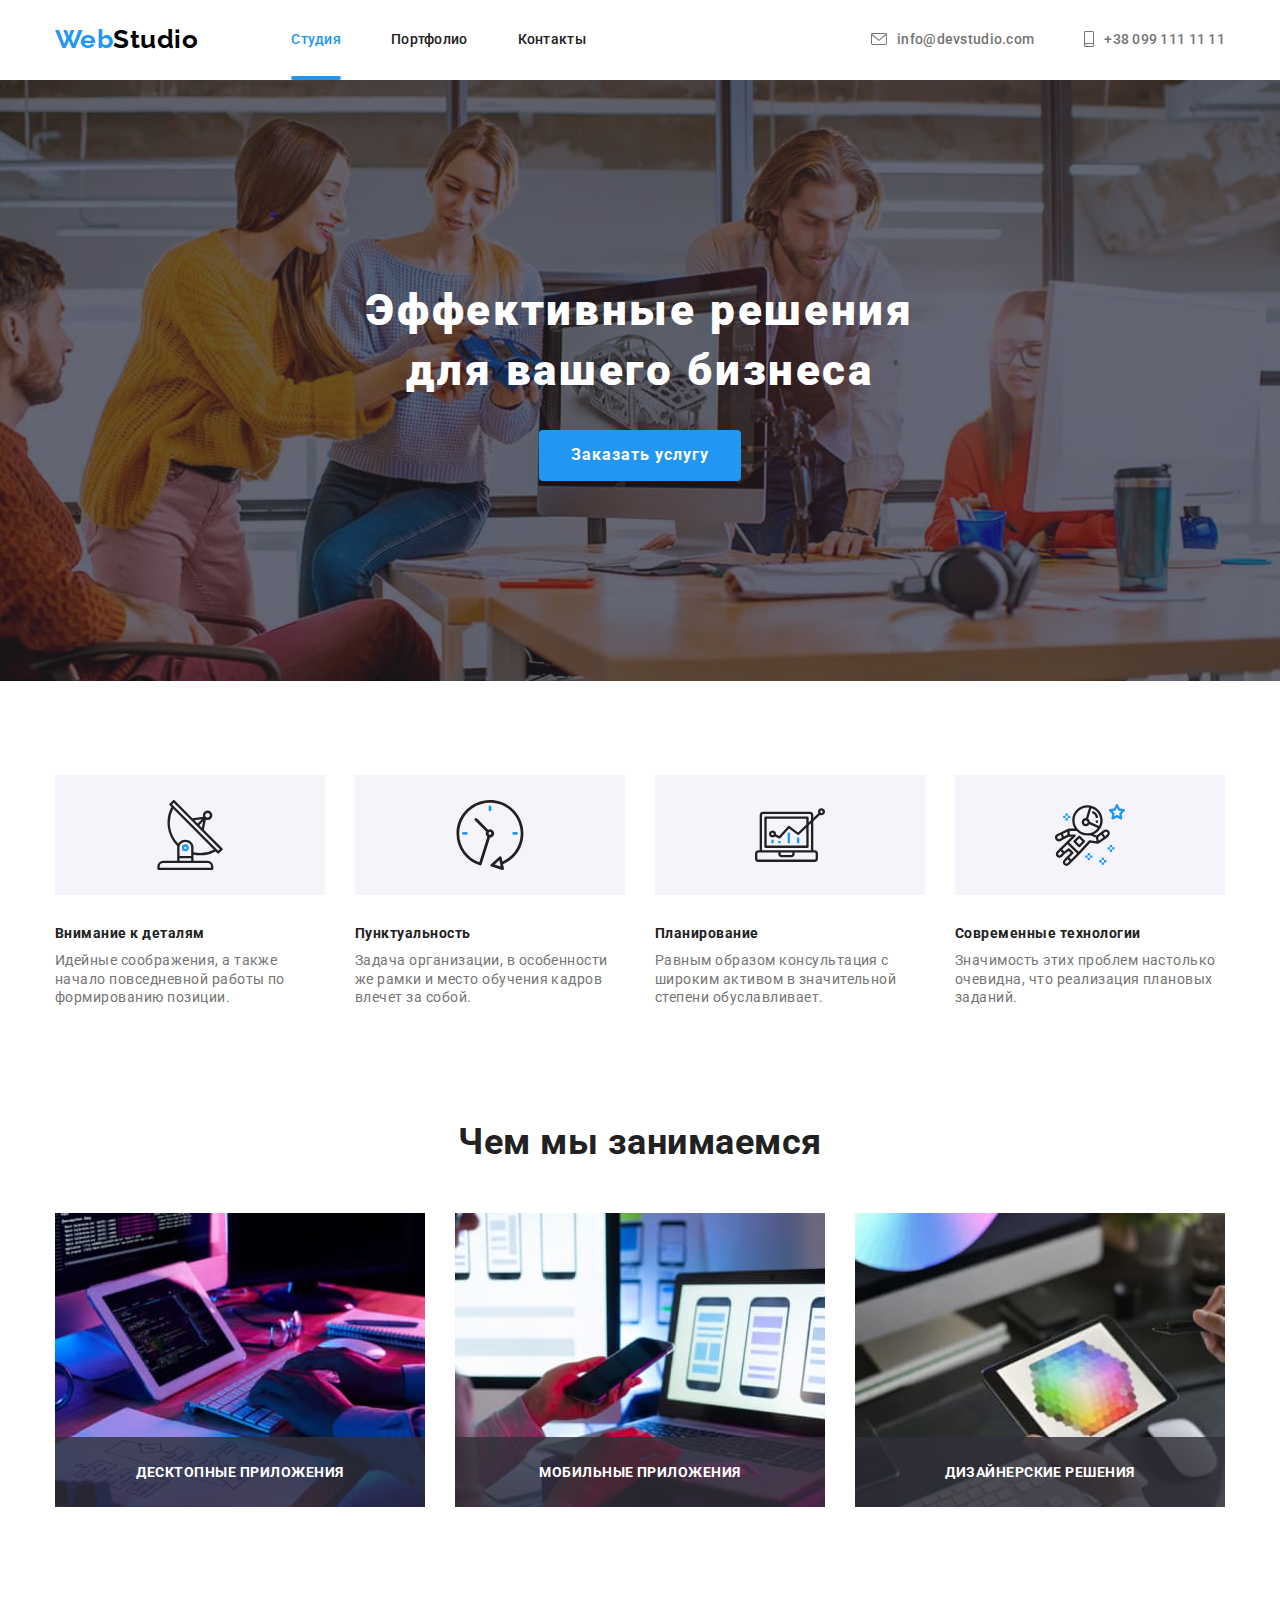
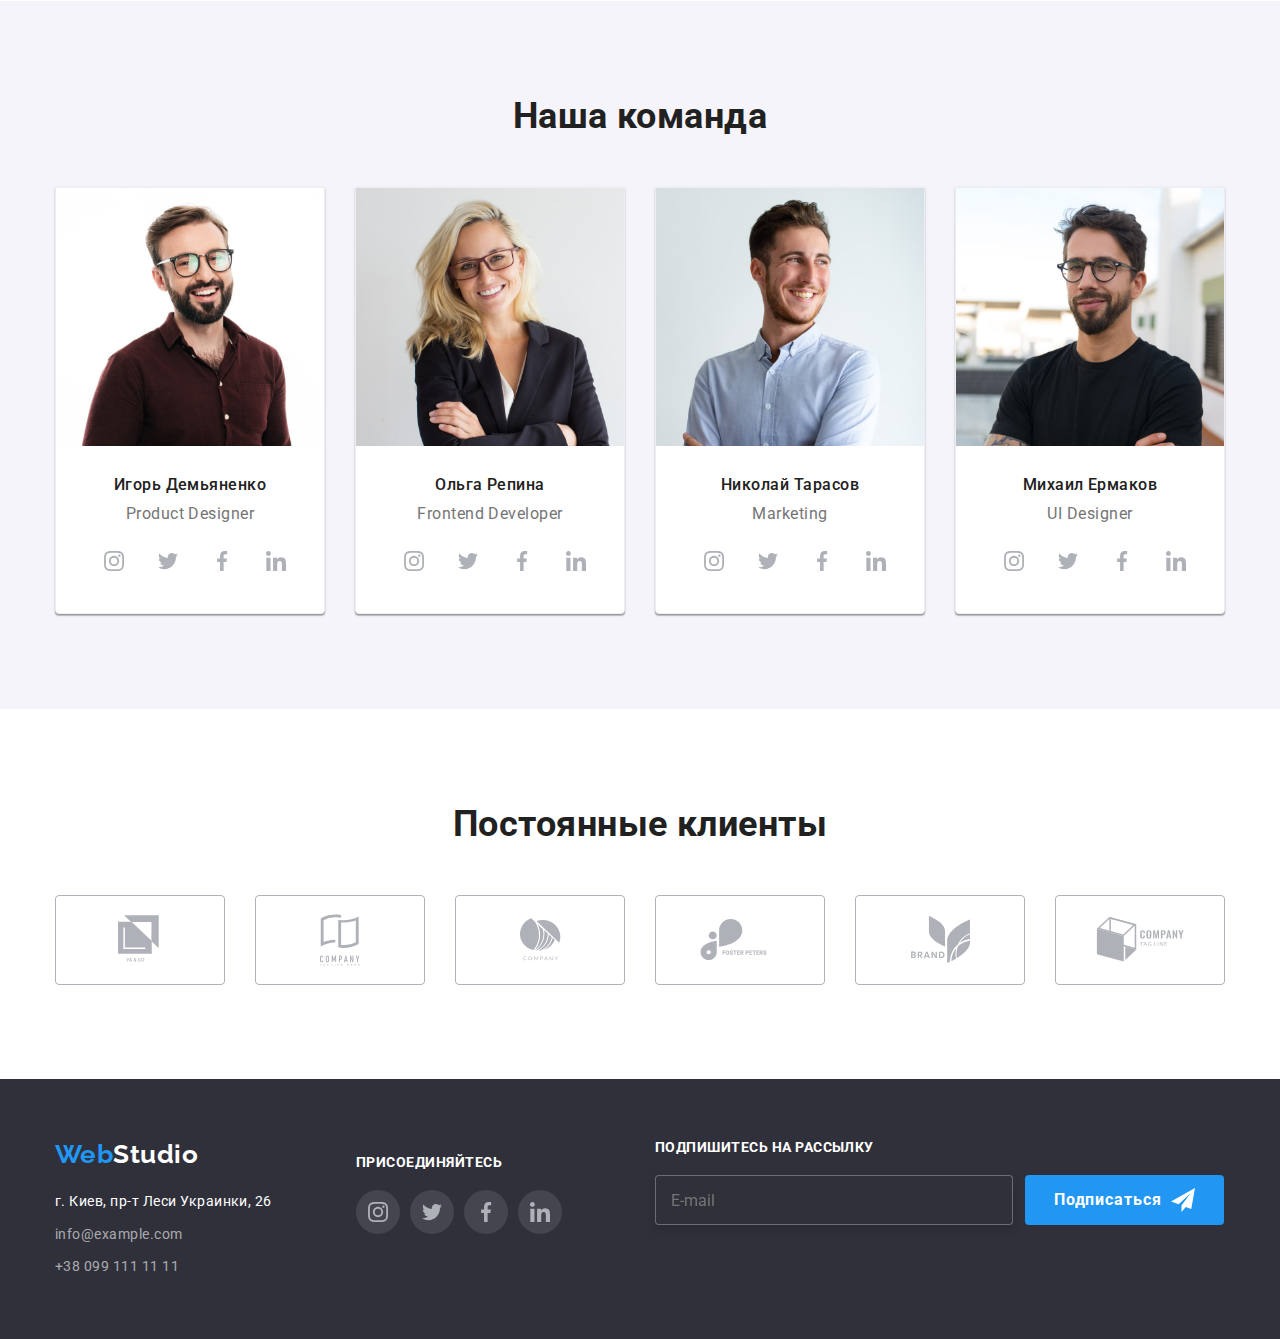
==== index.html @ 5da06b97 "Готово" ====
<!DOCTYPE html>
<html lang="ru">

<head>
    <meta charset="UTF-8">
    <meta name="viewport" content="width=device-width, initial-scale=1.0">
    <title>WebStudio</title>
    <link rel="stylesheet" href="./css/normalize.css">
    <link rel="stylesheet" href="./css/style.css">
    <!--Шрифты найденые в макете Raleway700,( по ошибке дизайнера не используем OleoScript400) , Roboto400,500,700,900 Script-->
    <link rel="preconnect" href="https://fonts.gstatic.com">
    <link
        href="https://fonts.googleapis.com/css2?family=Raleway:wght@700&family=Roboto:wght@400;500;700;900&display=swap"
        rel="stylesheet">
</head>

<body>

    <!-- header-->

    <header>
        <div class="container header">
            <a href="./index.html" class="logo head">Web<span>Studio</span></a>
            <nav>
                <ul class="site-nav"> 
                    <li class="item"><a href="./index.html" class="link current">Студия</a></li>
                    <li class="item"><a href="./portfolio.html" class="link">Портфолио</a></li>
                    <li class="item"><a href="#" class="link">Контакты</a></li>
                </ul>
            </nav>
            <ul class="auth-nav">
                <li class="item"><a href="mailto:info@devstudio.com" class="link"><svg class="mailto" width="16" height="12"><use href="./images/symbol-defs.svg#icon-envelope"></use></svg>info@devstudio.com</a></li>
                <li class="item"><a href="tel:+380991111111" class="link"><svg class="smartfon" width="10" height="16"><use href="./images/symbol-defs.svg#icon-smartphone"></use></svg>+38 099 111 11 11</a></li>
            </ul>
        </div>
    </header>

    <!-- main-->

    <main>
        <section class="prim-section">
            <div class="container prim">
                <h1 class="title-index">Эффективные решения<br> для вашего бизнеса</h1>
                <a href="#" class="link-prim-section" data-modal-open>Заказать услугу</a>
            </div>
        </section>

        <section>
            <div class="container advant">
                <!-- Скытый заголовок-->
                <h2 class="visually-hidden">Особенности</h2>
                <ul class="advantage-list">
                    <li><div class="icon-advant"><svg><use href="./images/symbol-defs.svg#icon-antenna"></use></svg></div>
                        <h3 class="advantage">Внимание к деталям</h3>
                        <p class="text">Идейные соображения, а также начало повседневной работы по формированию позиции.
                        </p>
                    </li>
                    <li><div class="icon-advant"><svg><use href="./images/symbol-defs.svg#icon-clock"></use></svg></div>
                        <h3 class="advantage">Пунктуальность</h3>
                        <p class="text">Задача организации, в особенности же рамки и место обучения кадров влечет за
                            собой.
                        </p>
                    </li>
                    <li><div class="icon-advant"><svg><use href="./images/symbol-defs.svg#icon-diagram"></use></svg></div>
                        <h3 class="advantage">Планирование</h3>
                        <p class="text">Равным образом консультация с широким активом в значительной степени
                            обуславливает.
                        </p>
                    </li>
                    <li><div class="icon-advant"><svg><use href="./images/symbol-defs.svg#icon-astronaut"></use></svg></div>
                        <h3 class="advantage">Современные технологии</h3>
                        <p class="text">Значимость этих проблем настолько очевидна, что реализация плановых заданий.</p>
                    </li>
                </ul>
            </div>
        </section>

        <section>
            <div class="container doing">
                <h2 class="title-doing">Чем мы занимаемся</h2>
                <ul class="doing-list">
                    <li><div class="doing-thumb"><img src="./images/box-1.jpg" alt="Набор текста" width="370">
                    <p>ДЕСКТОПНЫЕ ПРИЛОЖЕНИЯ</p></div></li>
                    <li><div class="doing-thumb"><img src="./images/box-2.jpg" alt="Мобильная версия" width="370">
                        <p>МОБИЛЬНЫЕ ПРИЛОЖЕНИЯ</p></div></li>
                    <li><div class="doing-thumb"><img src="./images/box-3.jpg" alt="Дизайн" width="370">
                        <p>ДИЗАЙНЕРСКИЕ РЕШЕНИЯ</p></div></li>
                </ul>
            </div>
        </section>

        <section class="comand-section">
            <div class="container comand">
            <h2 class="title-comand">Наша команда</h2>
            <ul class="comand-list">
                <li>
                    <article class="card">
                        <div class="card-thumb>"><img src="./images/team-card-1.jpg" alt="Игорь Демьяненко"></div>
                        <div class="comand-desc">
                            <h3 class="persons">Игорь Демьяненко</h3>
                            <p class="prof-persons">Product Designer</p>
                            <ul class="social-comand">
                                <li><a href="#"><svg><use href="./images/symbol-defs.svg#icon-instagram"></use></svg></a></li>
                                <li><a href="#"><svg><use href="./images/symbol-defs.svg#icon-twitter"></use></svg></a></li>
                                <li><a href="#"><svg><use href="./images/symbol-defs.svg#icon-facebook"></use></svg></a></li>
                                <li><a href="#"><svg><use href="./images/symbol-defs.svg#icon-linkedin"></use></svg></a></li>
                            </ul>
                        </div>
                    </article>
                </li>
                <li>
                    <article class="card">
                        <div class="card-thumb>"><img src="./images/team-card-2.jpg" alt="Ольга Репина"></div>
                        <div class="comand-desc">
                            <h3 class="persons">Ольга Репина</h3>
                            <p class="prof-persons">Frontend Developer</p>
                            <ul class="social-comand">
                                <li><a href="#"><svg><use href="./images/symbol-defs.svg#icon-instagram"></use></svg></a></li>
                                <li><a href="#"><svg><use href="./images/symbol-defs.svg#icon-twitter"></use></svg></a></li>
                                <li><a href="#"><svg><use href="./images/symbol-defs.svg#icon-facebook"></use></svg></a></li>
                                <li><a href="#"><svg><use href="./images/symbol-defs.svg#icon-linkedin"></use></svg></a></li>
                            </ul>
                        </div>
                    </article>
                </li>
                <li>
                    <article class="card">
                        <div class="card-thumb>"><img src="./images/team-card-3.jpg" alt="Николай Тарасов"></div>
                        <div class="comand-desc">
                            <h3 class="persons">Николай Тарасов</h3>
                            <p class="prof-persons">Marketing</p>
                            <ul class="social-comand">
                                <li><a href="#"><svg><use href="./images/symbol-defs.svg#icon-instagram"></use></svg></a></li>
                                <li><a href="#"><svg><use href="./images/symbol-defs.svg#icon-twitter"></use></svg></a></li>
                                <li><a href="#"><svg><use href="./images/symbol-defs.svg#icon-facebook"></use></svg></a></li>
                                <li><a href="#"><svg><use href="./images/symbol-defs.svg#icon-linkedin"></use></svg></a></li>
                            </ul>
                        </div>
                    </article>
            
                </li>
                <li>
                    <article class="card">
                        <div class="card-thumb>"><img src="./images/team-card-4.jpg" alt="Михаил Ермаков"></div>
                        <div class="comand-desc">
                            <h3 class="persons">Михаил Ермаков</h3>
                            <p class="prof-persons">UI Designer</p>
                            <ul class="social-comand">
                                <li><a href="#"><svg><use href="./images/symbol-defs.svg#icon-instagram"></use></svg></a></li>
                                <li><a href="#"><svg><use href="./images/symbol-defs.svg#icon-twitter"></use></svg></a></li>
                                <li><a href="#"><svg><use href="./images/symbol-defs.svg#icon-facebook"></use></svg></a></li>
                                <li><a href="#"><svg><use href="./images/symbol-defs.svg#icon-linkedin"></use></svg></a></li>
                            </ul>
                        </div>
                    </article>
                </li>
            </ul>
            </div>
        </section>
        <section>
            <div class="container client">
                <h2 class="title-comand">Постоянные клиенты</h2>
                <ul class="social-client">
                    <li><a href="#"><svg width="45px" height="50px"><use href="./images/symbol-defs.svg#icon-logo1"></use></svg></a></li>
                    <li><a href="#"><svg width="40px" height="52px"><use href="./images/symbol-defs.svg#icon-logo2"></use></svg></a></li>
                    <li><a href="#"><svg width="41px" height="43px"><use href="./images/symbol-defs.svg#icon-logo3"></use></svg></a></li>
                    <li><a href="#"><svg width="80px" height="42px"><use href="./images/symbol-defs.svg#icon-logo4"></use></svg></a></li>
                    <li><a href="#"><svg width="59px" height="47px" ><use href="./images/symbol-defs.svg#icon-logo5"></use></svg></a></li>
                    <li><a href="#"><svg width="89px" height="45px"><use href="./images/symbol-defs.svg#icon-logo6"></use></svg></a></li>
                </ul>
            </div>
            </section>
        
    </main>

    <!-- footer-->

    <footer>
        <div class="container footer">
            <div>
        <a href="./index.html" class="logo">Web<span class="span-footer">Studio</span></a>
        
        <address>
            <p class="adress">г. Киев, пр-т Леси Украинки, 26</p>
            <a href="mailto:info@example.com" class="auth-nav-footer">info@example.com</a><br>
            <a href="tel:+380991111111" class="auth-nav-footer tel">+38 099 111 11 11</a>
        
        </address>
    </div>
    <div class="social-footer">
        <p class="text-footer">ПРИСОЕДИНЯЙТЕСЬ</p>
        <ul class="social-icofoot">
            <li><a href="#"><svg><use href="./images/symbol-defs.svg#icon-instagram"></use></svg></a></li>
            <li><a href="#"><svg><use href="./images/symbol-defs.svg#icon-twitter"></use></svg></a></li>
            <li><a href="#"><svg><use href="./images/symbol-defs.svg#icon-facebook"></use></svg></a></li>
            <li><a href="#"><svg><use href="./images/symbol-defs.svg#icon-linkedin"></use></svg></a></li>
        </ul>
    </div>
    <div class="foot-form">
        <form>
            <label for="sendfoot"><p class="text-footer">ПОДПИШИТЕСЬ НА РАССЫЛКУ</p></label>
            <div class="footinbut"><input type="email" name="sendfoot" id="sendfoot" placeholder="E-mail"/>
            <button class="button-sendfoot" type="submit">Подписаться<svg ><use href="./images/symbol-defs.svg#icon-send"></use></svg></button></div></form>

        </form>
    </div>
        </div>
    </footer>
     <!-- Вся твоя разметка, включая разметку модалки -->
     <div class="backdrop is-hidden" data-modal>
         <div class="modal">
             <button data-modal-close class="mdodal-btn"><svg  width="30" height="30"><use href="./images/symbol-defs.svg#icon-close"></use></svg></button>
             <h2>Оставьте свои данные, мы вам перезвоним</h2>
             <form class="form js-speaker-form">
               <div class="form-field">
                <label for="name">Имя</label>
                    <div class="form-input"><input type="text" name="name" id="name"/>
                     <div class="modal-icon"><svg ><use href="./images/symbol-defs.svg#icon-name-form"></use></svg></div></div>
                </div> 
                <div class="form-field">
                    <label for="tel">Телефон</label>
                    <div class="form-input"><input type="tel" name="tel" id="id"/>
                    <div class="modal-icon"><svg ><use href="./images/symbol-defs.svg#icon-phone-form"></use></svg></div></div>
            </div>
            <div class="form-field">
                <label for="email">Почта</label>
                <div class="form-input"><input type="email" name="email" id="email"/>
                    <div class="modal-icon"><svg ><use href="./images/symbol-defs.svg#icon-email-form"></use></svg></div></div>
            </div>
            <div class="form-field"> 
                <label for="comment">Коментарий</label>
                    <textarea class="textarea" name="comment" id="comment" placeholder="Введите текст"></textarea>
            </div>
            <div class="form-check">
                <input class="modcheck visually-hidden" type="checkbox" name="check" value="yes" id="check"/><div class="modcheck-svg"><svg><use href="./images/symbol-defs.svg#icon-check-form"></use></svg></div>
                <label for="check">Соглашаюсь с рассылкой и принимаю <a href="#">Условия договора</a></label></div>
                <div class="form-button"><button class="button-send" type="submit">Отправить</button></div>

             </form>
         </div>

     </div>

  <!-- Ставим перед закрывающим тегом body -->
  <script src="./js/modal.js"></script>
  

  <script>
(() => {
  document.querySelector('.js-speaker-form').addEventListener('submit', e => {
    e.preventDefault();

    new FormData(e.currentTarget).forEach((value, name) =>
      console.log(`${name}: ${value}`),
    );
  });
})();
</script>
</body>
</html>
---- css/style.css ----
/* Цвет первых трех букв логотипа, активной навигации голубой #2196F3*/
/* Цвет studio букв логотипа черный #000000*/
/* Цвет навигации и заголовков черный #212121*/
/* Цвет телефона и текста серый #757575*/
/* Цвет текста белый #ffffff*/
/* Цвет бекграунда в секциях темный #2F303A*/
/* Цвет бекграунда в секциях светлый #E5E5E5 */
/* Цвет бекграунда в светлых кнопках #F5F4FA*/
:root {
  --primary-text-color: #757575;
  --primary-title-text-color: #212121;
  --accent-color: #2196f3;
  --primary-white-color: #ffffff;
  --primary-black-color: #000000;
  --bg-section-color: #2f303a;
  --bg-white-section-color: #f5f4fa;
  --telmail-footer-color: rgba(255, 255, 255, 0.6);
  --bg-hero: rgba(47, 48, 58, 0.4);
}

/* Утилиты*/

* {
  box-sizing: border-box;
  margin: 0;
  padding: 0;
}

h1,
h2,
h3,
p {
  margin: 0;
}

ul {
  list-style: none;
}

img {
  display: block;
  width: 100%;
  height: auto;
}

body {
  background-color: var(--primary-white-color);
  color: var(--primary-text-color);
  font-family: Roboto, cursive;
  letter-spacing: 0.03em;
}

.container {
  width: 1200px;
  padding-left: 15px;
  padding-right: 15px;
  margin-left: auto;
  margin-right: auto;
}

/* header*/

.header {
  display: flex;
  align-items: center;
  padding-top: 24px;
  padding-bottom: 25px;
}
.header ul {
  display: flex;
}
.logo {
  color: var(--accent-color);
  font-weight: 700;
  font-family: Raleway, cursive;
  font-size: 26px;
  line-height: 1.19;
}

span {
  color: var(--primary-black-color);
}
.site-nav {
  margin-left: 93px;
}
.site-nav .link {
  position: relative;

  display: block;
  color: var(--primary-title-text-color);
  font-weight: 500;
  font-size: 14px;
  line-height: 1.17;
  letter-spacing: 0.02em;

  transition: color 250ms cubic-bezier(0.4, 0, 0.2, 1);
}
.site-nav .link:hover,
.site-nav:hover:focus {
  color: var(--accent-color);
}

.site-nav .link.current {
  color: var(--accent-color);
}
.site-nav li:not(:last-child) {
  margin-right: 50px;
}

.site-nav .link.current::after {
  content: "";
  display: block;
  width: 100%;
  height: 4px;
  background-color: #2196f3;
  position: absolute;
  left: 0;
  bottom: -32px;
  border-radius: 2px;
}

.auth-nav {
  margin-left: auto;
}
.auth-nav .link {
  display: block;
  color: var(--primary-text-color);
  font-weight: 500;
  font-size: 14px;
  line-height: 1.17;
  letter-spacing: 0.02em;

  transition: color 250ms cubic-bezier(0.4, 0, 0.2, 1);
}
.auth-nav .link:hover,
.auth-nav .link:hover:focus {
  color: var(--accent-color);
}
.auth-nav .item:last-child {
  margin-left: 50px;
}
.auth-nav .link {
  display: flex;
  justify-content: center;
  align-items: center;
}
.mailto {
  margin-right: 10px;
  fill: currentColor;
}

.smartfon {
  margin-right: 10px;
  fill: currentColor;
}

/* Hero*/
.prim {
  min-height: 600px;
  padding: 200px 15px;
}

.prim-section {
  background-image: linear-gradient(to right, var(--bg-hero), var(--bg-hero)),
    url(../images/Img.jpg);
  max-width: 1600px;
  margin-left: auto;
  margin-right: auto;
  margin-bottom: auto;
  background-repeat: no-repeat;
  background-position: center;
  background-size: cover;
  background-color: var(--bg-hero);

  text-align: center;
}

.title-index {
  color: var(--primary-white-color);
  font-size: 44px;
  font-weight: 900;
  line-height: 1.37;
  letter-spacing: 0.06em;
  text-align: center;
  margin-bottom: 30px;
}

.link-prim-section {
  display: inline-block;
  background-color: var(--accent-color);
  color: var(--primary-white-color);
  font-size: 16px;
  font-weight: 700;
  line-height: 1.9;
  letter-spacing: 0.06em;
  text-align: center;
  padding: 10px 32px;
  border-radius: 4px;
}
/* modal window*/

.backdrop {
  position: fixed;
  top: 0;
  left: 0;

  width: 100%;
  height: 100%;

  background-color: rgba(0, 0, 0, 0.2);
}
.backdrop.is-hidden {
  opacity: 0;
  pointer-events: none;
  overflow: hidden;
}

.backdrop.is-hidden .modal {
  transform: translate(-50%, -50%) scale(0.2);
}

.modal {
  position: relative;
  position: absolute;
  top: 50%;
  left: 50%;
  transform: translate(-50%, -50%) scale(1);

  width: 528px;
  height: 581px;
  padding: 40px;

  background-color: var(--primary-white-color);
  transition: opacity 250ms cubic-bezier(0.4, 0, 0.2, 1),
    transform 250ms cubic-bezier(0.4, 0, 0.2, 1);
}

.mdodal-btn {
  position: absolute;
  top: 0;
  right: 0;
  border: none;
  background: var(--primary-white-color);
}

.modal h2 {
  font-size: 20px;
  font-weight: 700;
  line-height: 1.15;
  text-align: center;
  color: var(--primary-title-text-color);
}

.form-field {
  display: flex;
  flex-direction: column;
  width: 448px;

  margin-top: 10px;

  font-size: 12px;
  font-weight: 400;
  line-height: 1.166;
  letter-spacing: 0.01em;
  text-align: left;
  color: var(--primary-text-color);
}

.form-field input::placeholder {
  margin-left: 32px;
}

.form-field textarea::placeholder {
  color: rgba(117, 117, 117, 0.5);
}

.form-field label {
  margin-bottom: 4px;
}

.form-field input {
  border: 1px solid rgba(33, 33, 33, 0.2);
  box-sizing: border-box;
  border-radius: 4px;
  height: 40px;

  padding-left: 32px;
}

.form-field input:focus-within {
  border: 1px solid var(--accent-color);
  outline: none;
}

.form-field textarea:focus-within {
  border: 1px solid var(--accent-color);
  outline: none;
}

.form-field input:focus ~ .modal-icon svg {
  fill: var(--accent-color);
}

.form-input {
  display: flex;
  flex-direction: column;
  width: 448px;
  position: relative;
}

.modal-icon {
  position: absolute;
  top: 50%;
  left: 12px;
  transform: translateY(-50%);
  width: 18px;
  height: 18px;
}

.modal-icon svg {
  width: 18px;
  height: 18px;
  fill: var(--primary-title-text-color);
}

.form-field textarea {
  padding: 12px 16px;
  width: 448px;
  height: 120px;
  margin-bottom: 12px;

  border: 1px solid rgba(33, 33, 33, 0.2);
  border-radius: 4px;
}

.form-check {
  position: relative;
  font-size: 14px;
  font-weight: 400;
  line-height: 1.714;
  text-align: center;

  margin-bottom: 30px;
}

.form-check a {
  color: var(--accent-color);
}

.modcheck-svg {
  position: absolute;
  top: 50%;
  transform: translateY(-50%);
  width: 16px;
  height: 15px;

  cursor: pointer;
  border: solid 1.67px var(--primary-title-text-color);
  border-radius: 2px;
  background-size: contain;
  display: flex;
  justify-content: center;
}

.modcheck-svg svg {
  width: 16px;
  height: 15px;
}

.modcheck:checked ~ .modcheck-svg {
  background-color: var(--accent-color);
  border: none;
}

.button-send {
  font-weight: 700;
  font-size: 16px;
  line-height: 1.875;
  text-align: center;
  letter-spacing: 0.06em;
  padding: 10px 55px;
  color: var(--primary-white-color);
  background-color: var(--accent-color);
  border: none;
  border-radius: 4px;

  display: flex;
  justify-content: center;
}
.button-send:hover {
  background-color: #188ce8;
  box-shadow: 0px 4px 4px rgba(0, 0, 0, 0.15);
  border-radius: 4px;
}

.form-button {
  display: flex;
  justify-content: center;
}

/* advantage*/
.advant {
  min-height: 440px;
  padding-top: 94px;
  padding-bottom: 94px;
}

.visually-hidden {
  position: absolute;
  width: 1px;
  height: 1px;
  margin: -1px;
  border: 0;
  padding: 0;
  white-space: nowrap;
  clip-path: inset(100%);
  clip: rect(0 0 0 0);
  overflow: hidden;
}

.icon-advant {
  width: 270px;
  height: 120px;
  background-color: var(--bg-white-section-color);
  display: flex;
  justify-content: center;
  align-items: center;
  margin-bottom: 30px;
}
.icon-advant svg {
  width: 70px;
  height: 70px;
}

.advantage-list {
  display: flex;
}

.advantage-list li {
  width: 270px;
}

.advantage-list li:not(:last-child) {
  margin-right: 30px;
}

.advantage {
  color: var(--primary-title-text-color);
  font-size: 14px;
  font-weight: 700;
  line-height: 1.17;
  text-align: left;
  margin-bottom: 10px;
}

.text {
  display: inline;
  font-size: 14px;
  font-weight: 400;
  line-height: 1.71px;
  text-align: left;
}

/* Doing*/
.doing {
  min-height: 480px;
}

.title-doing {
  color: var(--primary-title-text-color);
  font-size: 36px;
  font-weight: 700;
  line-height: 1.17;
  text-align: center;
  margin-bottom: 50px;
}

.doing-list {
  display: flex;
  flex-wrap: wrap;
  justify-content: space-between;
}

.doing-thumb {
  position: relative;
}

.doing-list p {
  position: absolute;
  bottom: 0;
  width: 100%;
  height: auto;

  font-weight: 700;
  font-size: 14px;
  line-height: 1.17;
  text-transform: uppercase;
  color: var(--primary-white-color);
  background: rgba(47, 48, 58, 0.8);

  padding-top: 27px;
  padding-bottom: 27px;

  text-align: center;
}

/* Comand*/
.comand-section {
  background-color: var(--bg-white-section-color);
}

.comand {
  min-height: 708px;
  padding-top: 94px;
  padding-bottom: 94px;
}
.title-comand {
  color: var(--primary-title-text-color);
  font-size: 36px;
  font-weight: 700;
  line-height: 1.17;
  text-align: center;
  margin-bottom: 50px;
}

.comand-list {
  display: flex;
  flex-wrap: wrap;
  justify-content: space-between;
}

.comand-list li {
  width: 270px;
}

.persons {
  color: var(--primary-title-text-color);
  font-size: 16px;
  font-weight: 500;
  line-height: 1.17;
  text-align: center;
  margin-bottom: 10px;
}
.prof-persons {
  font-size: 16px;
  font-weight: 400;
  line-height: 1.17;
  text-align: center;
  margin-bottom: 16px;
}
.comand-desc {
  padding: 30px;
}

.card {
  background: var(--primary-white-color);
  border: 1px solid #eeeeee;

  box-shadow: 0px 1px 3px rgba(0, 0, 0, 0.12), 0px 1px 1px rgba(0, 0, 0, 0.14),
    0px 2px 1px rgba(0, 0, 0, 0.2);
  border-radius: 0px 0px 4px 4px;
}

.social-comand {
  display: flex;
  justify-content: center;
}

.social-comand a {
  width: 44px;
  height: 44px;
  display: flex;
  justify-content: center;
  align-items: center;

  background-color: var(--primary-white-color);
  border-radius: 50%;
  color: #afb1b8;

  transition: color 250ms cubic-bezier(0.4, 0, 0.2, 1),
    background-color 250ms cubic-bezier(0.4, 0, 0.2, 1);
}

.social-comand li {
  padding-left: 10px;
}

.social-comand a:hover,
.social-comand a:focus {
  background-color: var(--accent-color);
  color: #fff;
}
.social-comand svg {
  width: 20px;
  height: 20px;
  fill: currentColor;
}

/* Client*/

.client {
  height: 370px;
  padding: 94px;
}

.social-client {
  display: flex;
  justify-content: center;
}

.social-client a {
  width: 170px;
  height: 90px;
  display: flex;
  justify-content: center;
  align-items: center;

  background-color: var(--primary-white-color);
  border: 1px solid #afb1b8;
  box-sizing: border-box;
  border-radius: 4px;
  color: #afb1b8;

  transition: color 250ms cubic-bezier(0.4, 0, 0.2, 1),
    border-color 250ms cubic-bezier(0.4, 0, 0.2, 1);
}

.social-client li:not(:first-child) {
  padding-left: 30px;
}

.social-client svg {
  fill: currentColor;
}

.social-client a:hover,
.social-client a:focus {
  border: 1px solid var(--accent-color);
  color: var(--accent-color);
}

/* Footer*/

footer {
  background-color: var(--bg-section-color);
  padding-bottom: 60px;
  padding-top: 60px;
}

footer .logo {
  display: inline-block;
  margin-bottom: 20px;
}

.span-footer {
  color: var(--primary-white-color);
}
.adress {
  color: var(--primary-white-color);
  font-size: 14px;
  font-weight: 400;
  line-height: 1.7;
  text-align: left;
  padding-bottom: 9px;
  padding-right: 14px;
}

.text-footer {
  color: var(--primary-white-color);
  font-size: 14px;
  font-weight: 700;
  line-height: 1.17;
  text-align: left;
}
.footer {
  display: flex;
}
.social-footer {
  padding-left: 70px;
  padding-top: 15px;
}
address {
  font-style: normal;
}
.auth-nav-footer {
  display: inline-block;
  color: var(--telmail-footer-color);
  font-size: 14px;
  font-weight: 400;
  line-height: 1.7;
  text-align: left;
  padding-bottom: 9px;

  transition: color 250ms cubic-bezier(0.4, 0, 0.2, 1);
}

.tel {
  padding-bottom: 0px;
}

.auth-nav-footer:hover,
.auth-nav-footer:hover:focus {
  color: var(--accent-color);
}

.social-icofoot {
  display: flex;
  justify-content: center;
  padding-top: 20px;
}

.social-icofoot a {
  width: 44px;
  height: 44px;
  display: flex;
  justify-content: center;
  align-items: center;

  background-color: rgba(255, 255, 255, 0.1);
  border-radius: 50%;
  color: #afb1b8;

  transition: color 250ms cubic-bezier(0.4, 0, 0.2, 1),
    background-color 250ms cubic-bezier(0.4, 0, 0.2, 1);
}

.social-icofoot li:not(:first-child) {
  padding-left: 10px;
}

.social-icofoot a:hover,
.social-icofoot a:focus {
  background-color: var(--accent-color);
  color: #fff;
}
.social-icofoot svg {
  width: 20px;
  height: 20px;
  fill: currentColor;
}

.foot-form {
  padding-left: 93px;
}

.foot-form input {
  width: 358px;
  height: 50px;
  padding-left: 15px;

  border: 1px solid rgba(255, 255, 255, 0.3);
  box-sizing: border-box;
  filter: drop-shadow(0px 4px 4px rgba(0, 0, 0, 0.15));
  border-radius: 4px;
  background: var(--bg-section-color);
}

.button-sendfoot {
  display: flex;
  align-items: center;
  justify-content: center;

  margin-left: 12px;
  padding: 10px 26px;
  width: 199px;
  color: var(--primary-white-color);
  background-color: var(--accent-color);
  border: none;
  border-radius: 4px;

  font-weight: 700;
  font-size: 16px;
  line-height: 1.875;
  text-align: center;
  letter-spacing: 0.06em;
}
.button-sendfoot:hover {
  background-color: #188ce8;
  box-shadow: 0px 4px 4px rgba(0, 0, 0, 0.15);
  border-radius: 4px;
}

.button-sendfoot svg {
  width: 24px;
  height: 24px;
  fill: var(--primary-white-color);
  margin-left: 9px;
  display: inline-block;
}

.footinbut {
  display: flex;
  margin-top: 20px;
}

/* portfolio*/

.works {
  min-height: 1548px;
  padding-top: 94px;
}

.button-works {
  background-color: var(--bg-white-section-color);
  color: var(--primary-title-text-color);
  border: none;
  font-size: 16px;
  font-weight: 500;
  line-height: 1.62;
  text-align: center;
  padding: 6px 22px;
  border-radius: 4px;

  transition: color 250ms cubic-bezier(0.4, 0, 0.2, 1),
    background-color 250ms cubic-bezier(0.4, 0, 0.2, 1);
}
.button-works:hover,
.button-works:hover:focus {
  background-color: var(--accent-color);
  color: var(--primary-white-color);
  border: none;

  box-shadow: 0px 3px 1px rgba(0, 0, 0, 0.1), 0px 1px 2px rgba(0, 0, 0, 0.08),
    0px 2px 2px rgba(0, 0, 0, 0.12);
  border-radius: 4px;
}
.title-works {
  color: var(--primary-title-text-color);
  font-size: 18px;
  font-weight: 700;
  line-height: 2;
  letter-spacing: 0.06em;
  text-align: left;
  margin-bottom: 4px;
}
.kind-works {
  color: var(--primary-text-color);
  font-size: 16px;
  font-weight: 400;
  line-height: 1.19;
  text-align: left;
}

a {
  text-decoration: none;
}
.filter {
  display: flex;
  justify-content: center;
  padding-bottom: 50px;
}
.filter li:not(:last-child) {
  margin-right: 8px;
}
.work-disc {
  padding: 20px 24px;
}

.works-list {
  display: flex;
  flex-wrap: wrap;
  margin-left: -15px;
  margin-top: -15px;
}

.works-list li {
  flex-basis: calc(100% / 3 - 15px);
  margin-left: 15px;
  margin-top: 15px;

  border: 1px solid #eeeeee;

  transition: box-shadow 250ms cubic-bezier(0.4, 0, 0.2, 1),
    border-radius 250ms cubic-bezier(0.4, 0, 0.2, 1);
}

.works-list li:hover,
.works-list li:hover:focus {
  box-shadow: 0px 1px 3px rgba(0, 0, 0, 0.12), 0px 1px 1px rgba(0, 0, 0, 0.14),
    0px 2px 1px rgba(0, 0, 0, 0.2);
  border-radius: 0px 0px 4px 4px;
}

.work-thumb {
  position: relative;
  overflow: hidden;
}

.work-overlay {
  position: absolute;
  bottom: 0;
  left: 0;
  width: 100%;
  height: 100%;

  transform: translateY(100%);
  transition: transform 250ms cubic-bezier(0.4, 0, 0.2, 1);
  background: rgba(33, 150, 243, 0.9);
}
.work-overlay p {
  font-size: 18px;
  font-weight: 400;
  line-height: 1.55;
  text-align: left;

  padding: 66px 24px;
  color: var(--primary-white-color);
}
.work-thumb:hover .work-overlay {
  transform: translateY(0);
}
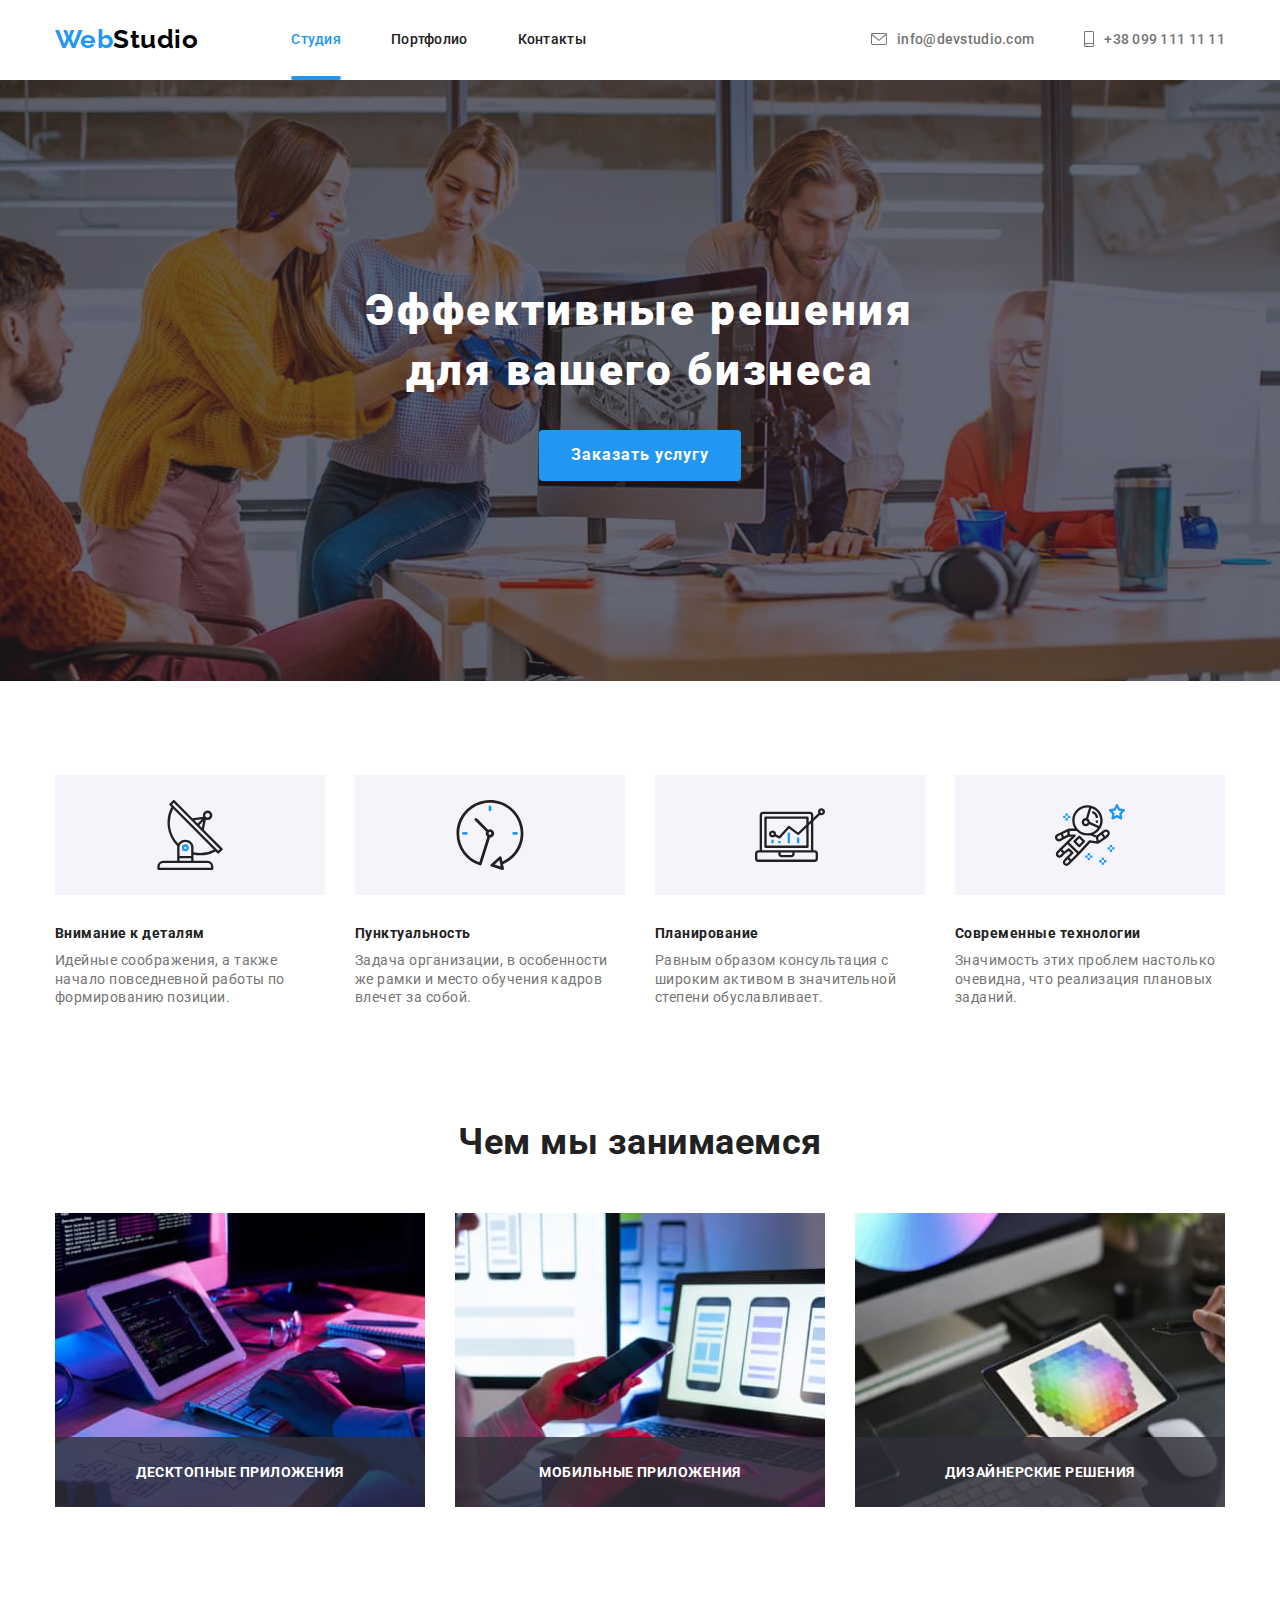
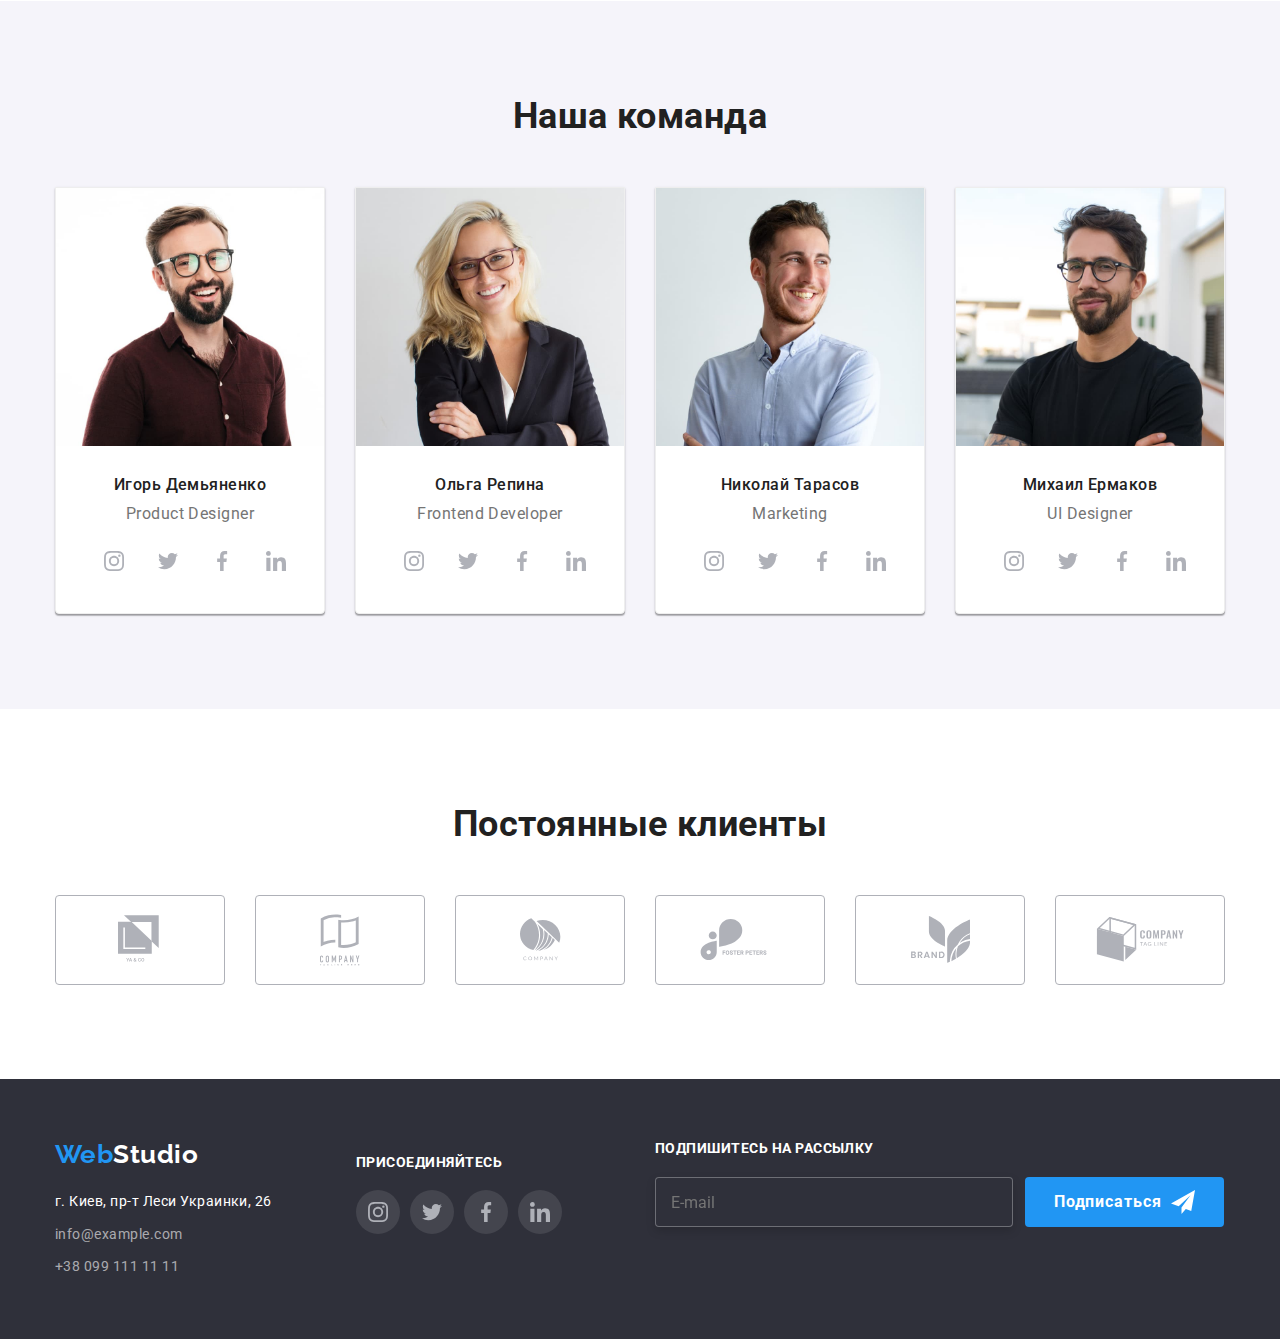
==== commit aa9d6013: "Исправлены ошибки валидации" ====
--- a/index.html
+++ b/index.html
@@ -196,12 +196,11 @@
             <li><a href="#"><svg><use href="./images/symbol-defs.svg#icon-linkedin"></use></svg></a></li>
         </ul>
     </div>
-    <div class="foot-form">
-        <form>
-            <label for="sendfoot"><p class="text-footer">ПОДПИШИТЕСЬ НА РАССЫЛКУ</p></label>
+    <div class="foot-form" >
+        <form name="messege">
+            <label for="sendfoot" class="text-footer">ПОДПИШИТЕСЬ НА РАССЫЛКУ</label>
             <div class="footinbut"><input type="email" name="sendfoot" id="sendfoot" placeholder="E-mail"/>
-            <button class="button-sendfoot" type="submit">Подписаться<svg ><use href="./images/symbol-defs.svg#icon-send"></use></svg></button></div></form>
-
+            <button class="button-sendfoot" type="submit">Подписаться<svg ><use href="./images/symbol-defs.svg#icon-send"></use></svg></button></div>
         </form>
     </div>
         </div>
@@ -211,7 +210,7 @@
          <div class="modal">
              <button data-modal-close class="mdodal-btn"><svg  width="30" height="30"><use href="./images/symbol-defs.svg#icon-close"></use></svg></button>
              <h2>Оставьте свои данные, мы вам перезвоним</h2>
-             <form class="form js-speaker-form">
+             <form class="form js-speaker-form" name="contacts">
                <div class="form-field">
                 <label for="name">Имя</label>
                     <div class="form-input"><input type="text" name="name" id="name"/>
@@ -219,7 +218,7 @@
                 </div> 
                 <div class="form-field">
                     <label for="tel">Телефон</label>
-                    <div class="form-input"><input type="tel" name="tel" id="id"/>
+                    <div class="form-input"><input type="tel" name="tel" id="tel"/>
                     <div class="modal-icon"><svg ><use href="./images/symbol-defs.svg#icon-phone-form"></use></svg></div></div>
             </div>
             <div class="form-field">
--- a/css/style.css
+++ b/css/style.css
@@ -285,6 +285,8 @@
   height: 40px;
 
   padding-left: 32px;
+
+  transition: border 1250ms cubic-bezier(0.4, 0, 0.2, 1);
 }
 
 .form-field input:focus-within {
@@ -299,6 +301,7 @@
 
 .form-field input:focus ~ .modal-icon svg {
   fill: var(--accent-color);
+  transition: fill 1250ms cubic-bezier(0.4, 0, 0.2, 1);
 }
 
 .form-input {
@@ -331,6 +334,8 @@
 
   border: 1px solid rgba(33, 33, 33, 0.2);
   border-radius: 4px;
+
+  transition: border 1250ms cubic-bezier(0.4, 0, 0.2, 1);
 }
 
 .form-check {
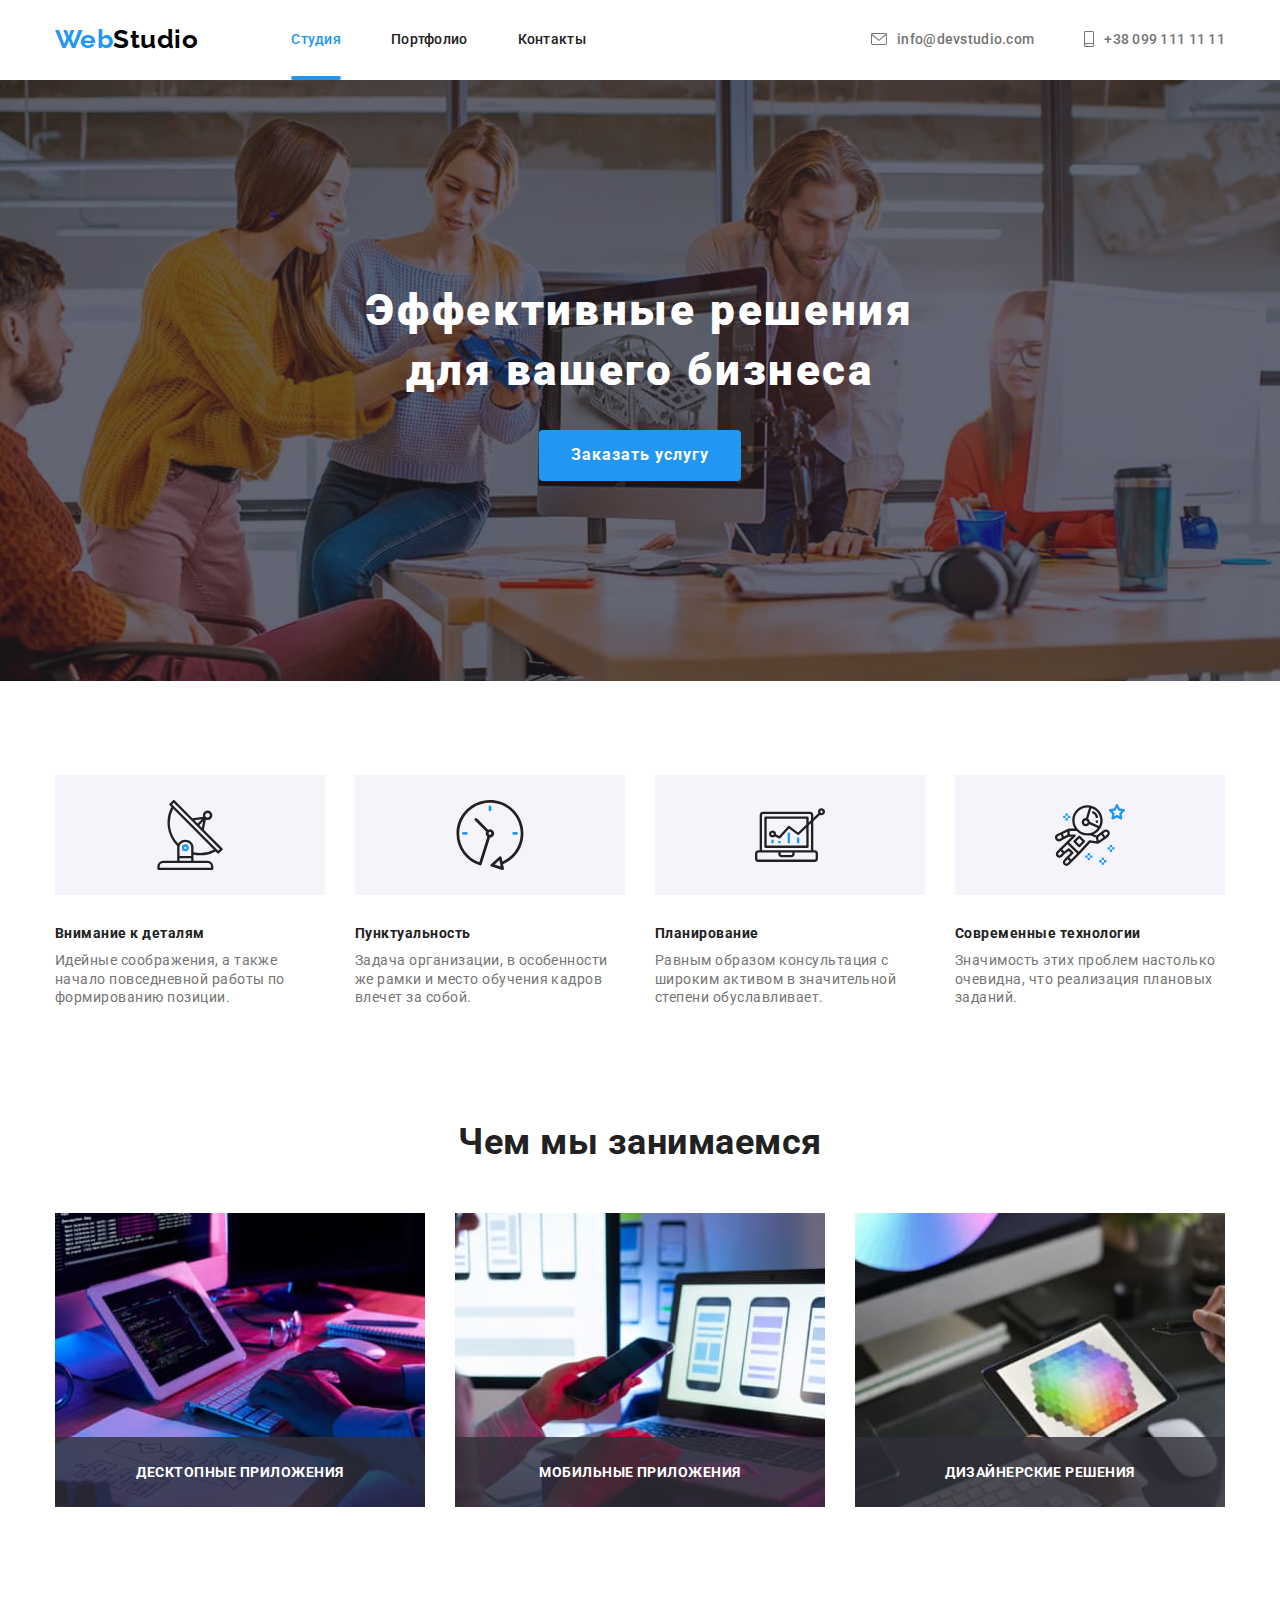
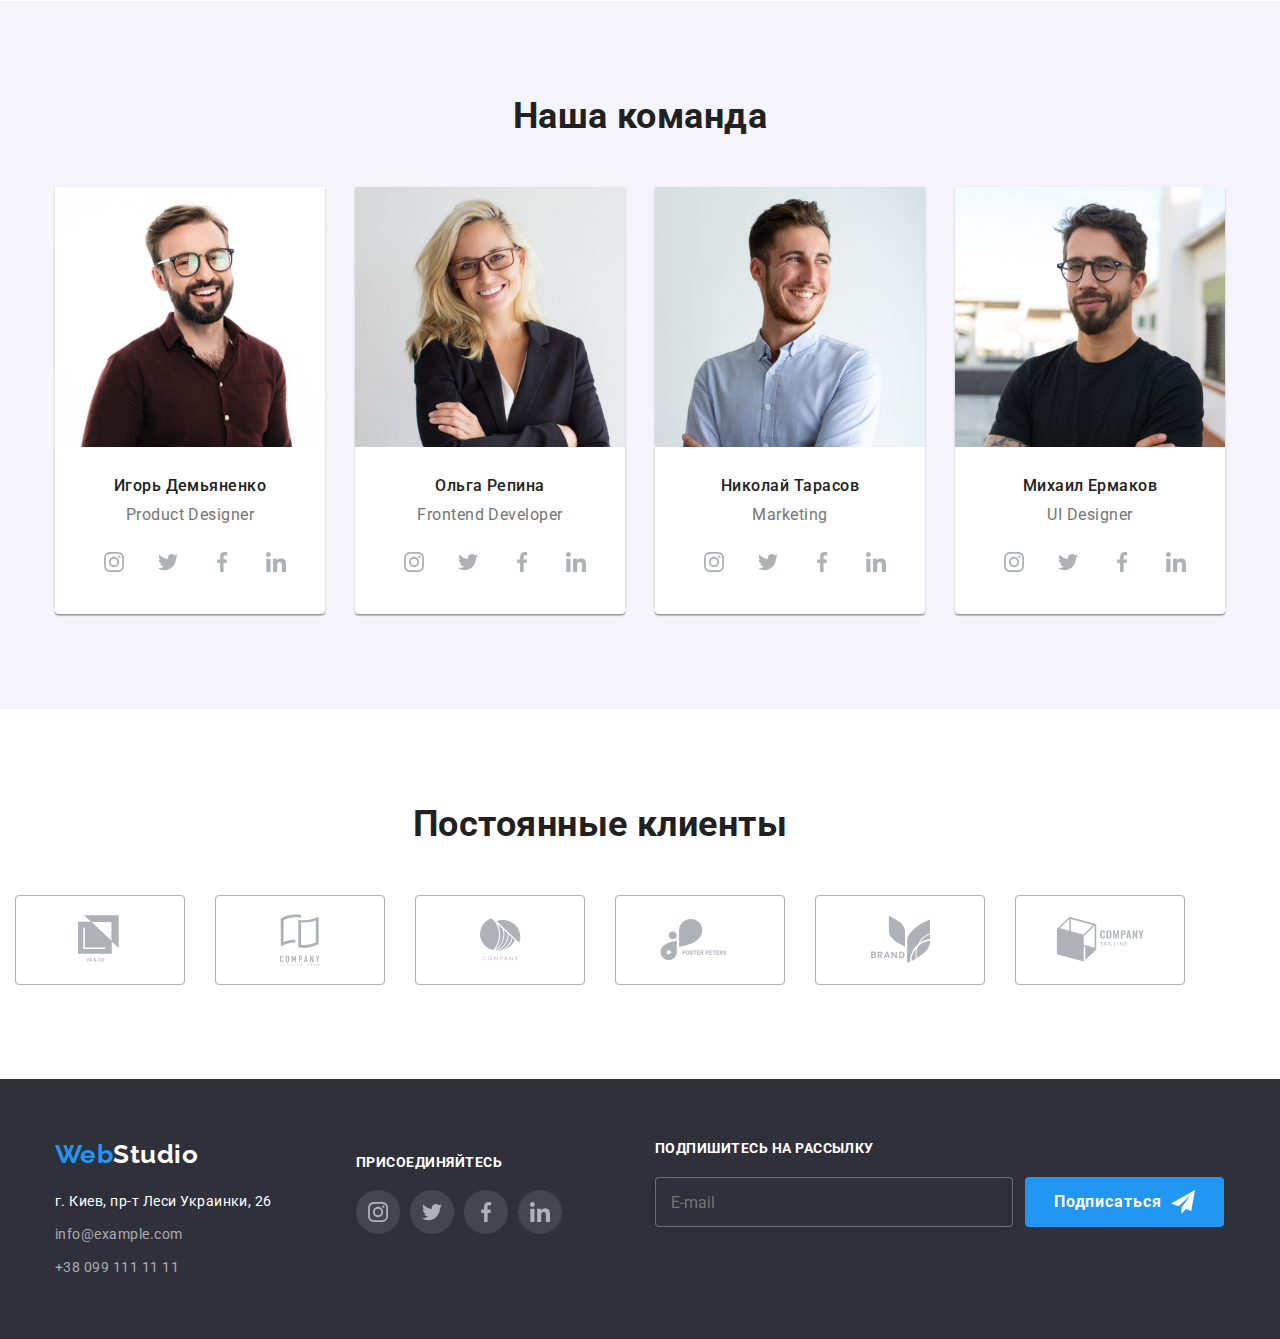
==== commit 5f78e657: "Часть исправлений" ====
--- a/index.html
+++ b/index.html
@@ -182,9 +182,10 @@
         
         <address>
             <p class="adress">г. Киев, пр-т Леси Украинки, 26</p>
-            <a href="mailto:info@example.com" class="auth-nav-footer">info@example.com</a><br>
-            <a href="tel:+380991111111" class="auth-nav-footer tel">+38 099 111 11 11</a>
-        
+            <ul>
+            <li class="auth-nav-footer"><a href="mailto:info@example.com" >info@example.com</a></li>
+            <li class="auth-nav-footer"><a href="tel:+380991111111" >+38 099 111 11 11</a></li>
+        </ul>
         </address>
     </div>
     <div class="social-footer">
--- a/css/style.css
+++ b/css/style.css
@@ -559,8 +559,6 @@
 
 .card {
   background: var(--primary-white-color);
-  border: 1px solid #eeeeee;
-
   box-shadow: 0px 1px 3px rgba(0, 0, 0, 0.12), 0px 1px 1px rgba(0, 0, 0, 0.14),
     0px 2px 1px rgba(0, 0, 0, 0.2);
   border-radius: 0px 0px 4px 4px;
@@ -604,8 +602,7 @@
 /* Client*/
 
 .client {
-  height: 370px;
-  padding: 94px;
+  margin: 94px 0px;
 }
 
 .social-client {
@@ -631,7 +628,7 @@
 }
 
 .social-client li:not(:first-child) {
-  padding-left: 30px;
+  margin-left: 30px;
 }
 
 .social-client svg {
@@ -664,9 +661,9 @@
   color: var(--primary-white-color);
   font-size: 14px;
   font-weight: 400;
-  line-height: 1.7;
+  line-height: 1.714;
   text-align: left;
-  padding-bottom: 9px;
+  margin-bottom: 9px;
   padding-right: 14px;
 }
 
@@ -687,23 +684,21 @@
 address {
   font-style: normal;
 }
-.auth-nav-footer {
-  display: inline-block;
+.auth-nav-footer a {
   color: var(--telmail-footer-color);
   font-size: 14px;
   font-weight: 400;
   line-height: 1.7;
   text-align: left;
-  padding-bottom: 9px;
 
   transition: color 250ms cubic-bezier(0.4, 0, 0.2, 1);
 }
 
-.tel {
-  padding-bottom: 0px;
-}
-
-.auth-nav-footer:hover,
+.auth-nav-footer:not(:last-child) {
+  margin-bottom: 9px;
+}
+
+.auth-nav-footer:n .auth-nav-footer:hover,
 .auth-nav-footer:hover:focus {
   color: var(--accent-color);
 }
@@ -852,7 +847,7 @@
 .filter {
   display: flex;
   justify-content: center;
-  padding-bottom: 50px;
+  margin-bottom: 50px;
 }
 .filter li:not(:last-child) {
   margin-right: 8px;
